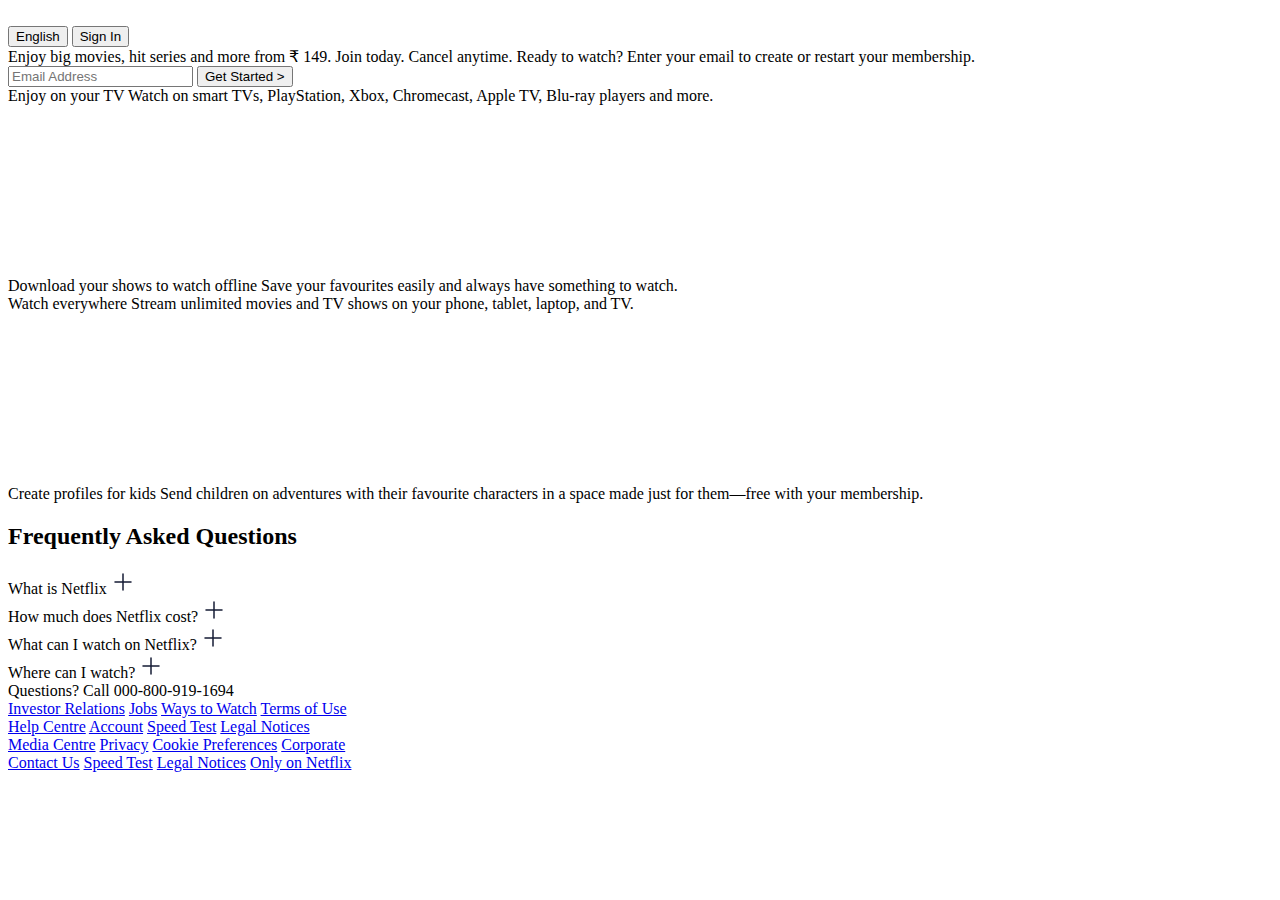
==== index.html @ 657192d7 "Add files via upload" ====
<!DOCTYPE html>
<html lang="en">

<head>
    <meta charset="UTF-8">
    <meta name="viewport" content="width=device-width, initial-scale=1.0">
    <title>Netflix India – Watch TV Shows Online, Watch Movies Online</title>
    <link rel="stylesheet" href="style.css">
</head>

<body>

    <div class="main">
        <nav>
            <span><img width="53" src="/images/logo.svg" alt=""></span>
            <div>
                <button class="btn">English</button>
                <button class="btn btn-red-sm">Sign In</button>
            </div>
        </nav>
        <div class="box">
        </div>
        <div class="hero">
            <span>Enjoy big movies, hit series and more from ₹ 149.</span>
            <span>Join today. Cancel anytime.</span>
            <span>Ready to watch? Enter your email to create or restart your membership.</span>
            <div class="hero-buttons">
                <input type="text" placeholder="Email Address">
                <button class="btn btn-red">Get Started &gt;</button>
            </div>
        </div>

        <div class="separation"></div>

    </div>

    <section class="first">
        <div>
            <span>Enjoy on your TV</span>
            <span>Watch on smart TVs, PlayStation, Xbox, Chromecast, Apple TV, Blu-ray players and more.</span>
        </div>

        <div class="secImg">
            <img src="https://assets.nflxext.com/ffe/siteui/acquisition/ourStory/fuji/desktop/tv.png" alt="">
            <video src="https://assets.nflxext.com/ffe/siteui/acquisition/ourStory/fuji/desktop/video-tv-in-0819.m4v"
                autoplay loop muted></video>
        </div>
    </section>
    <div class="separation"></div>

    <section class="first second">

        <div class="secImg">
            <img src="https://assets.nflxext.com/ffe/siteui/acquisition/ourStory/fuji/desktop/mobile-0819.jpg" alt="">

        </div>
        <div>
            <span>Download your shows to watch offline</span>
            <span>Save your favourites easily and always have something to watch.</span>
        </div>
    </section>

    <div class="separation"></div>
    <section class="first third">
        <div>
            <span>Watch everywhere</span>
            <span>Stream unlimited movies and TV shows on your phone, tablet, laptop, and TV.</span>
        </div>

        <div class="secImg">
            <img src="https://assets.nflxext.com/ffe/siteui/acquisition/ourStory/fuji/desktop/tv.png" alt="">
            <video src="https://assets.nflxext.com/ffe/siteui/acquisition/ourStory/fuji/desktop/video-devices-in.m4v"
                autoplay loop muted></video>
        </div>
    </section>
    <div class="separation"></div>


    <section class="first second">

        <div class="secImg">
            <img src="https://occ-0-2849-3646.1.nflxso.net/dnm/api/v6/19OhWN2dO19C9txTON9tvTFtefw/AAAABVr8nYuAg0xDpXDv0VI9HUoH7r2aGp4TKRCsKNQrMwxzTtr-NlwOHeS8bCI2oeZddmu3nMYr3j9MjYhHyjBASb1FaOGYZNYvPBCL.png?r=54d"
                alt="">

        </div>
        <div>
            <span>Create profiles for kids</span>
            <span>Send children on adventures with their favourite characters in a space made just for them—free with
                your membership.</span>
        </div>
    </section>

    <div class="separation"></div>

    <section class="faq">
        <h2>Frequently Asked Questions</h2>
        <div class="faqbox">
            <span>What is Netflix</span>
            <svg width="24" height="24" viewBox="0 0 24 24" fill="white" xmlns="http://www.w3.org/2000/svg">
                <path d="M12 4V20" stroke="#141B34" stroke-width="1.5" stroke-linecap="round" stroke-linejoin="round" />
                <path d="M4 12H20" stroke="#141B34" stroke-width="1.5" stroke-linecap="round" stroke-linejoin="round" />
            </svg>

        </div>
        <div class="faqbox">
            <span>How much does Netflix cost?</span>
            <svg width="24" height="24" viewBox="0 0 24 24" fill="white" xmlns="http://www.w3.org/2000/svg">
                <path d="M12 4V20" stroke="#141B34" stroke-width="1.5" stroke-linecap="round" stroke-linejoin="round" />
                <path d="M4 12H20" stroke="#141B34" stroke-width="1.5" stroke-linecap="round" stroke-linejoin="round" />
            </svg>

        </div>
        <div class="faqbox">
            <span>What can I watch on Netflix?</span>
            <svg width="24" height="24" viewBox="0 0 24 24" fill="white" xmlns="http://www.w3.org/2000/svg">
                <path d="M12 4V20" stroke="#141B34" stroke-width="1.5" stroke-linecap="round" stroke-linejoin="round" />
                <path d="M4 12H20" stroke="#141B34" stroke-width="1.5" stroke-linecap="round" stroke-linejoin="round" />
            </svg>

        </div>
        <div class="faqbox">
            <span>Where can I watch?</span>
            <svg width="24" height="24" viewBox="0 0 24 24" fill="white" xmlns="http://www.w3.org/2000/svg">
                <path d="M12 4V20" stroke="#141B34" stroke-width="1.5" stroke-linecap="round" stroke-linejoin="round" />
                <path d="M4 12H20" stroke="#141B34" stroke-width="1.5" stroke-linecap="round" stroke-linejoin="round" />
            </svg>

        </div>
    </section>
    <div class="separation"></div>

    <footer>
        <div class="questions">
            Questions? Call 000-800-919-1694
        </div>
        <div class="footer">
            <div class="footer-item"> 
                <a href="faq">Investor Relations</a>
                <a href="faq">Jobs</a>
                <a href="faq">Ways to Watch</a>
                <a href="faq">Terms of Use</a>
            </div>

            <div class="footer-item"> 
                <a href="faq">Help Centre</a>
                <a href="faq">Account</a>
                <a href="faq">Speed Test</a>
                <a href="faq">Legal Notices</a>
            </div>
            <div class="footer-item">
                <a href="faq">Media Centre</a>
                <a href="faq">Privacy</a>
                <a href="faq">Cookie Preferences</a> 
                <a href="faq">Corporate</a>
            </div>

            <div class="footer-item">
                <a href="faq">Contact Us</a>
                <a href="faq">Speed Test</a> 
                <a href="faq">Legal Notices</a> 
                <a href="faq">Only on Netflix</a>
            </div>
        </div>
    </footer>
</body>

</html>
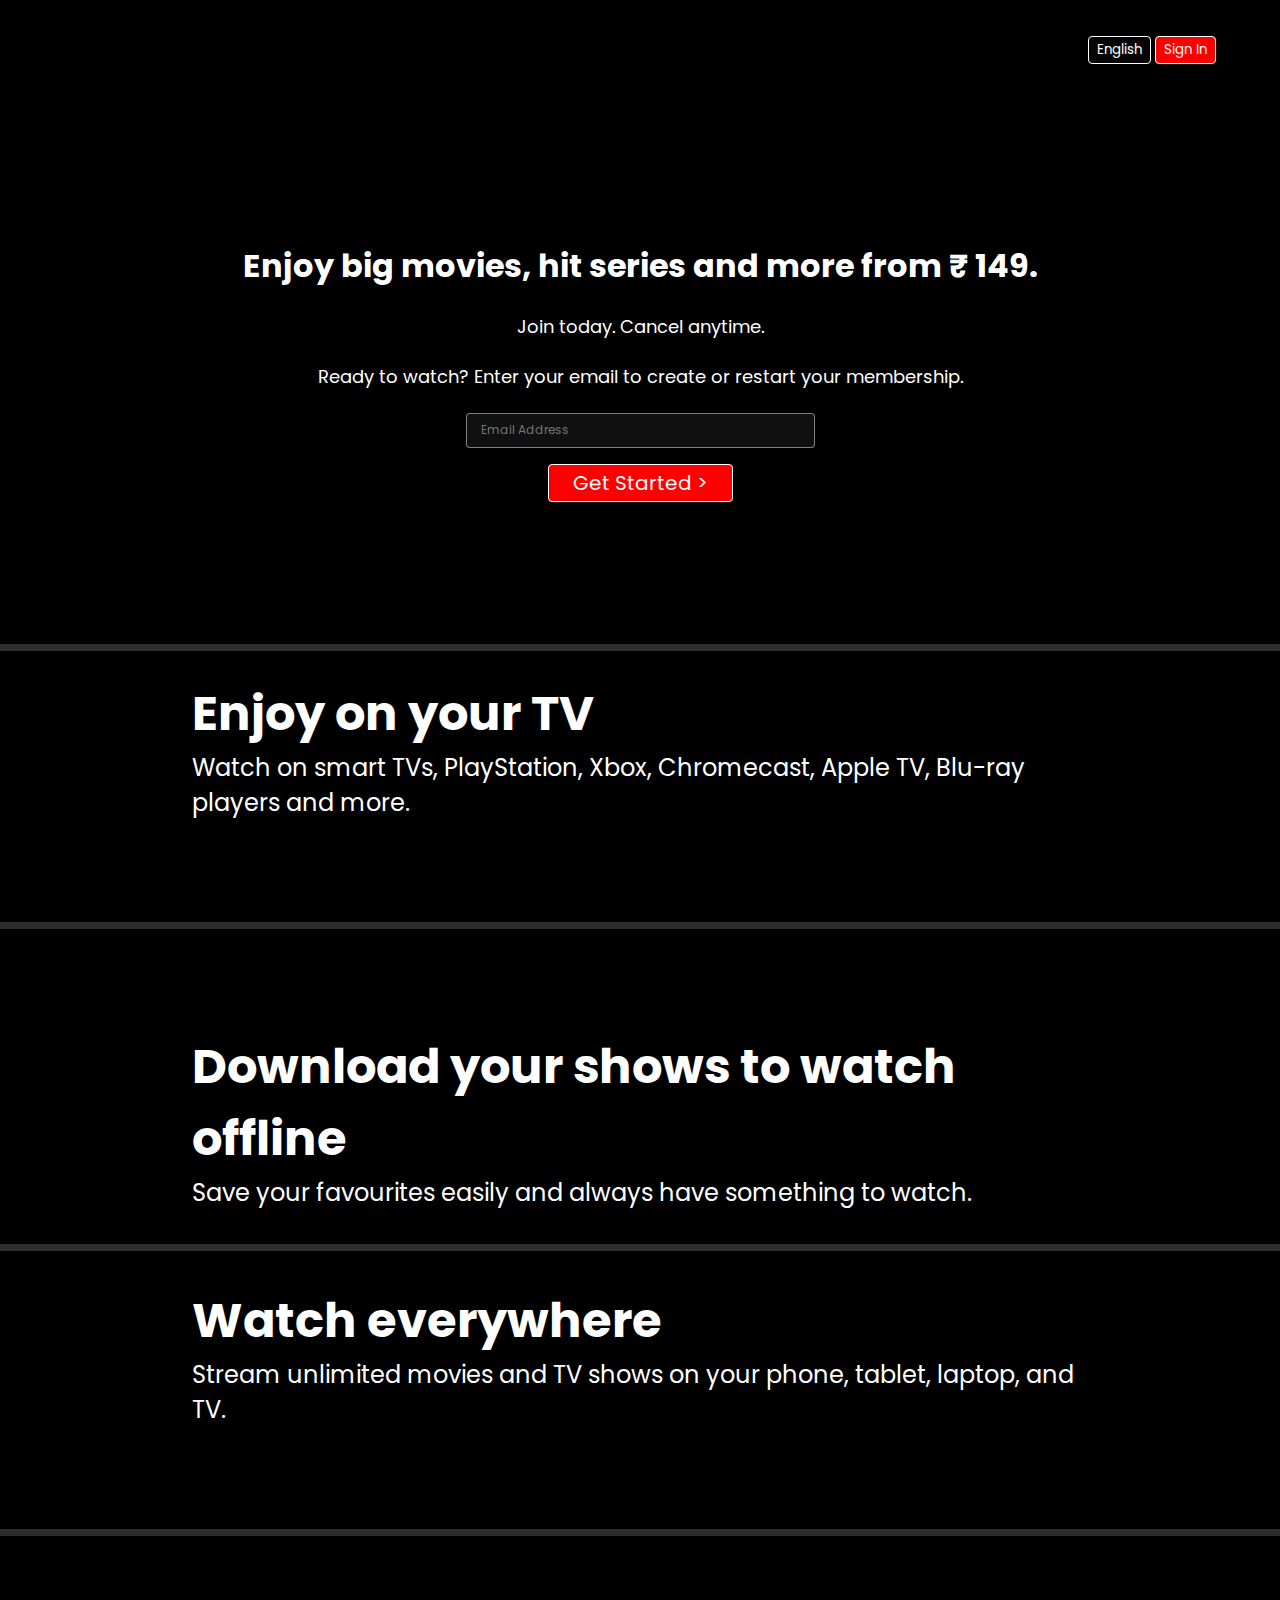
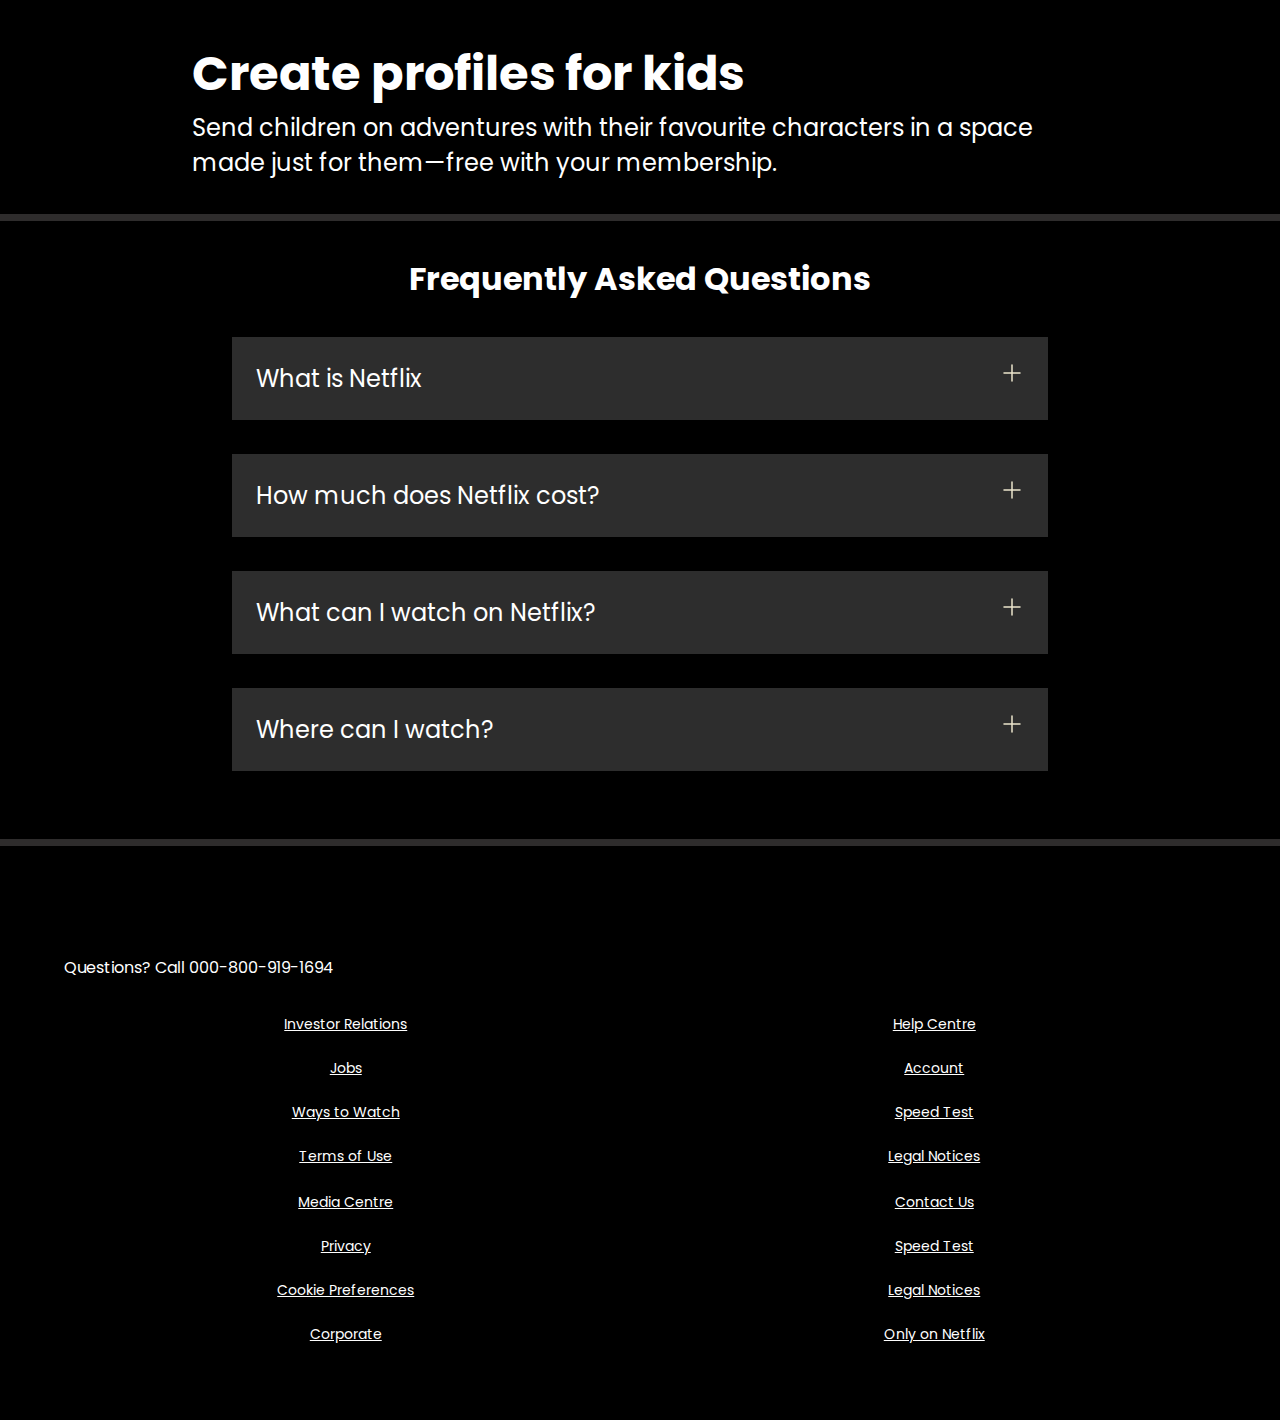
==== commit d4232a5a: "Update index.html" ====
--- a/index.html
+++ b/index.html
@@ -12,7 +12,7 @@
 
     <div class="main">
         <nav>
-            <span><img width="53" src="/images/logo.svg" alt=""></span>
+            <span><img width="53" src="https://assets.nflxext.com/ffe/siteui/acquisition/ourStory/fuji/desktop/logo.svg" alt=""></span>
             <div>
                 <button class="btn">English</button>
                 <button class="btn btn-red-sm">Sign In</button>
@@ -164,4 +164,4 @@
     </footer>
 </body>
 
-</html>+</html>
--- a/style.css
+++ b/style.css
@@ -0,0 +1,308 @@
+@import url('https://fonts.googleapis.com/css2?family=Martel+Sans:wght@600&family=Poppins:wght@300;400;700&display=swap');
+
+
+* {
+   padding: 0;
+   margin: 0;
+   font-family: 'Poppins', sans-serif;
+}
+
+body {
+   background-color: black;
+}
+
+.main {
+   background-image: url("https://github.com/Raushansoni/Netflix.github.io/blob/main/banner.jpg");
+   background-position: center center;
+   background-size: max(1200px, 100vw);
+   background-repeat: no-repeat;
+   height: 644px;
+   position: relative;
+}
+
+.main .box {
+   height: 644px;
+   width: 100%;
+   opacity: 0.69;
+   position: absolute;
+   top: 0;
+   background-color: black;
+}
+
+nav {
+   max-width: 60vw;
+   justify-content: space-between;
+   margin: auto;
+   display: flex;
+   align-items: center;
+   height: 100px;
+}
+
+nav img {
+   color: red;
+   width: 130px;
+   position: relative;
+   z-index: 10;
+}
+
+nav button {
+   position: relative;
+   z-index: 10;
+}
+
+.hero {
+   font-family: 'Martel Sans', sans-serif;
+   height: calc(100% - 100px);
+   display: flex;
+   align-items: center;
+   justify-content: center;
+   flex-direction: column;
+   color: white;
+   position: relative;
+   gap: 23px;
+   padding: 0 30px;
+}
+
+.hero> :nth-child(1) {
+   font-family: 'Poppins', sans-serif;
+   font-weight: bolder;
+   font-size: 48px;
+   text-align: center;
+}
+
+.hero> :nth-child(2) {
+   font-weight: 400;
+   font-size: 24px;
+   text-align: center;
+}
+
+.hero> :nth-child(3) {
+   font-weight: 400;
+   font-size: 20px;
+   text-align: center;
+}
+
+.separation {
+   height: 7px;
+   background-color: rgb(46, 44, 44);
+   position: relative;
+   z-index: 20;
+}
+
+.btn {
+   padding: 3px 8px;
+   font-weight: 400;
+   color: white;
+   background-color: rgba(248, 243, 243, 0.021);
+   border-radius: 4px;
+   border: 1px solid white;
+   cursor: pointer;
+
+}
+
+.btn-red {
+   background-color: red;
+   color: white;
+   padding: 3px 24px;
+   font-size: 20px;
+   border-radius: 4px;
+   font-weight: 400;
+}
+
+.btn-red-sm {
+   background-color: red;
+   color: white;
+}
+
+.hero-buttons {
+   display: flex;
+   align-items: center;
+   justify-content: center;
+   gap: 16px;
+}
+
+.main input {
+   padding: 7px 101px 8px 14px;
+   color: white;
+   font-size: 12px;
+   border-radius: 4px;
+   background-color: rgba(23, 23, 23, 0.7);
+   border: 1px solid rgba(246, 238, 238, 0.5);
+}
+
+.first {
+   display: flex;
+   justify-content: center;
+   max-width: 70vw;
+   margin: auto;
+   color: white;
+   justify-content: center;
+   align-items: center;
+}
+
+
+
+.secImg {
+   position: relative;
+}
+
+.secImg img {
+   width: 555px;
+   position: relative;
+   z-index: 10;
+}
+
+.secImg video {
+   position: absolute;
+   top: 51px;
+   right: 0;
+   width: 555px;
+}
+
+section.first>div {
+   display: flex;
+   flex-direction: column;
+   padding: 34px 0;
+}
+
+section.first>div :nth-child(1) {
+   font-size: 48px;
+   font-weight: bolder;
+}
+
+
+section.first>div :nth-child(2) {
+   font-size: 24px;
+
+}
+
+
+.faq h2 {
+   text-align: center;
+   font-size: 48px;
+}
+
+.faq {
+   background: black;
+   color: white;
+   padding: 34px;
+}
+
+.faqbox:hover {
+   background-color: #414141;
+   color: white;
+}
+
+.faqbox svg {
+   filter: invert(1);
+}
+
+.faqbox {
+   transition: all 1s ease-out;
+   font-size: 24px;
+   display: flex;
+   justify-content: space-between;
+   background-color: #2d2d2d;
+   padding: 24px;
+   max-width: 60vw;
+   margin: 34px auto;
+   cursor: pointer;
+}
+
+footer {
+   color: white;
+   max-width: 60vw;
+   margin: auto;
+   padding: 60px;
+}
+
+footer .questions {
+   padding: 34px 0;
+}
+
+
+.footer {
+   display: grid;
+   grid-template-columns: 1fr 1fr 1fr 1fr;
+   color: white;
+}
+
+
+
+@media screen and (max-width: 1300px) {
+
+   nav{
+       max-width: 90vw;
+   }
+
+   .first {
+       flex-wrap: wrap;
+   }
+
+   .secImg img {
+       width: 305px;
+   }
+
+   .secImg video {
+       width: 305px;
+   }
+
+   .hero> :nth-child(1) {
+       font-size: 32px;
+   }
+
+   .hero> :nth-child(2) {
+       font-size: 18px;
+   }
+
+   .hero> :nth-child(3) {
+       font-size: 18px;
+   }
+
+   .hero-buttons {
+       display: flex;
+       flex-direction: column;
+       align-items: center;
+       justify-content: center;
+       gap: 16px;
+   }
+
+   .faq h2 {
+       text-align: center;
+       font-size: 32px;
+   }
+
+   footer {
+       max-width: 90vw;
+       padding: 75px 0;
+   }
+
+   .footer-item{
+       align-items: center;
+   }
+
+
+}
+
+
+
+@media screen and (max-width: 1300px) {
+
+   .footer {
+       display: grid;
+       grid-template-columns: 1fr 1fr;
+       gap: 25px;
+   }
+}
+
+
+.footer a {
+   font-size: 14px;
+   color: white;
+}
+
+.footer-item {
+   display: flex;
+   flex-direction: column;
+   gap: 23px;
+}
